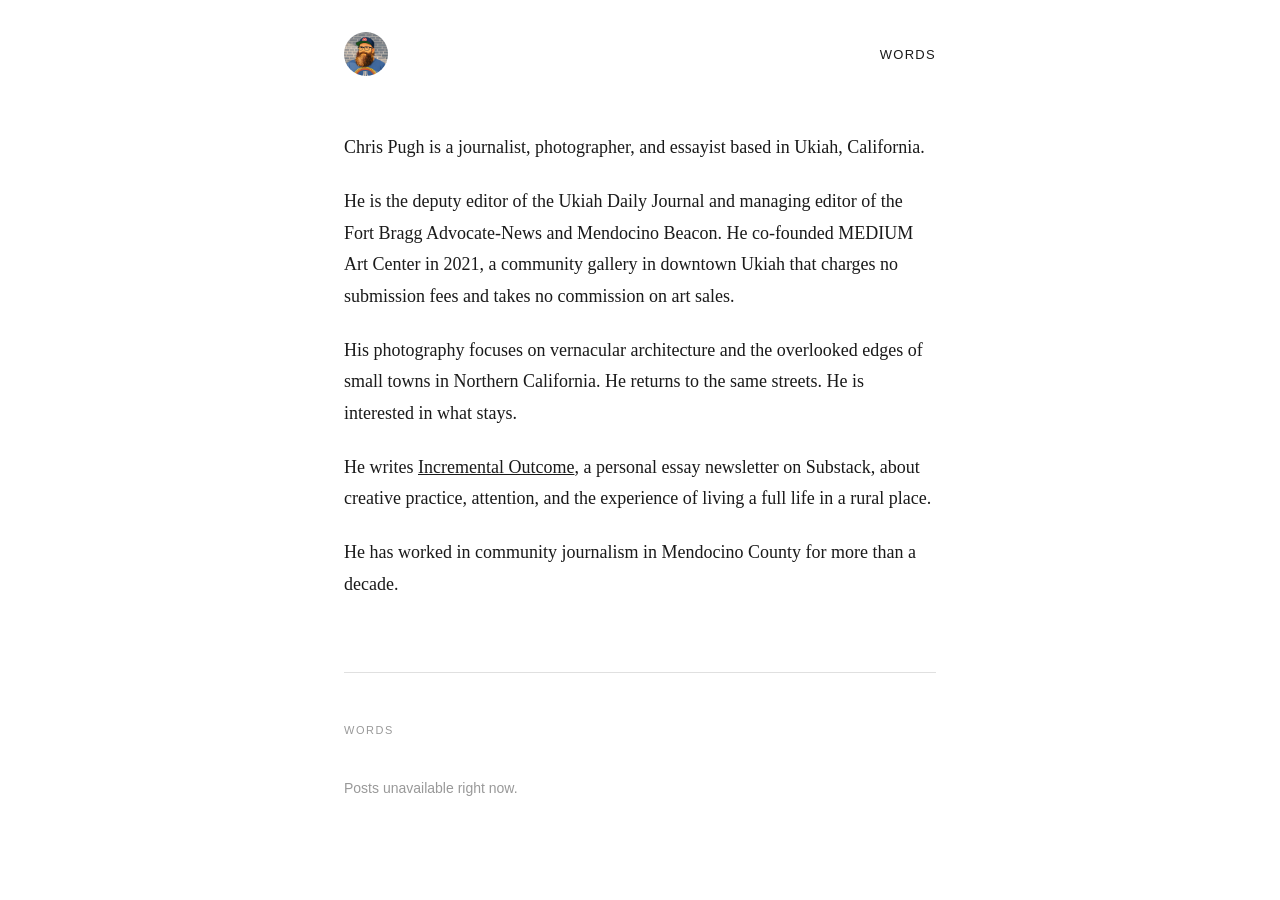
==== index.html @ 4d063456 "Initial site build Plain HTML/CSS/JS personal site with bio and Substack Words feed.  Co-Authored-By" ====
<!DOCTYPE html>
<html lang="en">
<head>
  <meta charset="UTF-8">
  <meta name="viewport" content="width=device-width, initial-scale=1.0">
  <title>Chris Pugh</title>
  <link rel="stylesheet" href="style.css">
</head>
<body>
  <div class="container">
    <header>
      <a href="/" class="logo">
        <img src="assets/chrispugh_avatar.jpg" alt="Chris Pugh">
      </a>
      <nav>
        <a href="#words">Words</a>
      </nav>
    </header>

    <main>
      <section class="bio">
        <p>Chris Pugh is a journalist, photographer, and essayist based in Ukiah, California.</p>
        <p>He is the deputy editor of the Ukiah Daily Journal and managing editor of the Fort Bragg Advocate-News and Mendocino Beacon. He co-founded MEDIUM Art Center in 2021, a community gallery in downtown Ukiah that charges no submission fees and takes no commission on art sales.</p>
        <p>His photography focuses on vernacular architecture and the overlooked edges of small towns in Northern California. He returns to the same streets. He is interested in what stays.</p>
        <p>He writes <a href="https://chrispugh.substack.com" target="_blank" rel="noopener noreferrer">Incremental Outcome</a>, a personal essay newsletter on Substack, about creative practice, attention, and the experience of living a full life in a rural place.</p>
        <p>He has worked in community journalism in Mendocino County for more than a decade.</p>
      </section>

      <section id="words">
        <h2>Words</h2>
        <div id="posts"></div>
      </section>
    </main>
  </div>

  <script src="words.js"></script>
</body>
</html>
---- style.css ----
*, *::before, *::after {
  box-sizing: border-box;
  margin: 0;
  padding: 0;
}

body {
  font-family: Georgia, 'Times New Roman', serif;
  color: #1a1a1a;
  background: #fff;
  line-height: 1.75;
  font-size: 18px;
}

.container {
  max-width: 640px;
  margin: 0 auto;
  padding: 0 24px;
}

header {
  display: flex;
  align-items: center;
  justify-content: space-between;
  padding: 32px 0;
}

.logo img {
  width: 44px;
  height: 44px;
  border-radius: 50%;
  display: block;
  object-fit: cover;
}

nav a {
  font-family: -apple-system, BlinkMacSystemFont, 'Segoe UI', sans-serif;
  font-size: 13px;
  font-weight: 500;
  text-transform: uppercase;
  letter-spacing: 0.1em;
  color: #1a1a1a;
  text-decoration: none;
}

nav a:hover {
  text-decoration: underline;
}

main {
  padding-bottom: 96px;
}

.bio {
  padding-top: 24px;
}

.bio p {
  margin-bottom: 1.25em;
}

.bio p:last-child {
  margin-bottom: 0;
}

.bio a {
  color: #1a1a1a;
}

.bio a:hover {
  text-decoration: none;
}

#words {
  margin-top: 72px;
  padding-top: 48px;
  border-top: 1px solid #e0e0e0;
}

#words h2 {
  font-family: -apple-system, BlinkMacSystemFont, 'Segoe UI', sans-serif;
  font-size: 11px;
  font-weight: 500;
  text-transform: uppercase;
  letter-spacing: 0.14em;
  color: #999;
  margin-bottom: 36px;
}

.post {
  margin-bottom: 36px;
}

.post-title {
  font-size: 18px;
  line-height: 1.4;
}

.post-title a {
  color: #1a1a1a;
  text-decoration: none;
}

.post-title a:hover {
  text-decoration: underline;
}

.post-date {
  font-family: -apple-system, BlinkMacSystemFont, 'Segoe UI', sans-serif;
  font-size: 13px;
  color: #999;
  margin-top: 4px;
}

.post-excerpt {
  font-size: 15px;
  color: #555;
  margin-top: 8px;
  line-height: 1.6;
}

#posts-error {
  font-family: -apple-system, BlinkMacSystemFont, 'Segoe UI', sans-serif;
  font-size: 14px;
  color: #999;
}
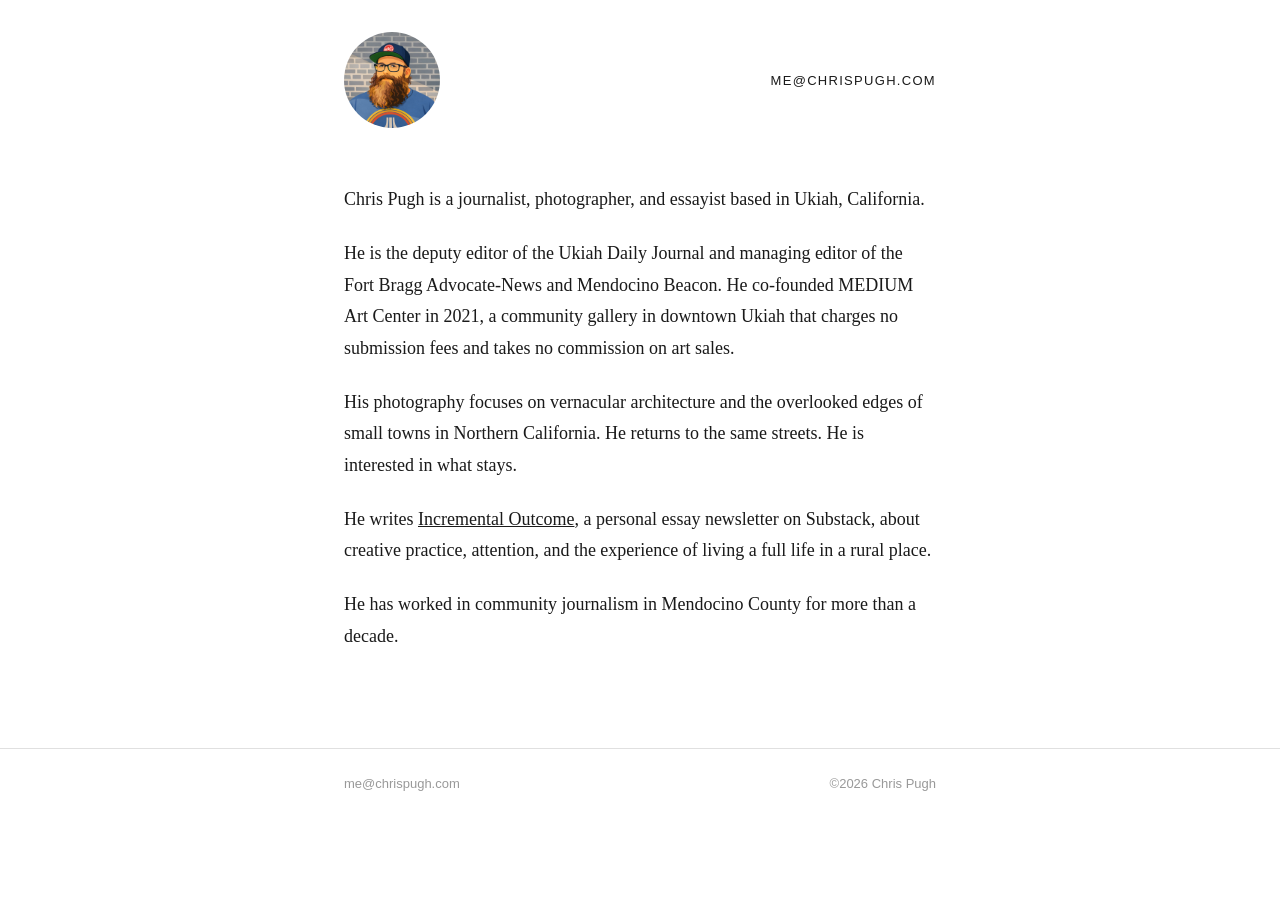
==== commit 39551338: "Replace Words nav with email, add footer, hide Substack section Co-Authored-By: Claude Sonnet 4.6 <n" ====
--- a/index.html
+++ b/index.html
@@ -13,7 +13,7 @@
         <img src="assets/chrispugh_avatar.jpg" alt="Chris Pugh">
       </a>
       <nav>
-        <a href="#words">Words</a>
+        <a href="mailto:me@chrispugh.com">me@chrispugh.com</a>
       </nav>
     </header>
 
@@ -26,12 +26,21 @@
         <p>He has worked in community journalism in Mendocino County for more than a decade.</p>
       </section>
 
+      <!-- words section hidden
       <section id="words">
         <h2>Words</h2>
         <div id="posts"></div>
       </section>
+      -->
     </main>
   </div>
+
+  <footer>
+    <div class="container">
+      <a href="mailto:me@chrispugh.com">me@chrispugh.com</a>
+      <span>&#169;2026 Chris Pugh</span>
+    </div>
+  </footer>
 
   <script src="words.js"></script>
 </body>
--- a/style.css
+++ b/style.css
@@ -26,8 +26,8 @@
 }
 
 .logo img {
-  width: 44px;
-  height: 44px;
+  width: 96px;
+  height: 96px;
   border-radius: 50%;
   display: block;
   object-fit: cover;
@@ -119,6 +119,29 @@
   line-height: 1.6;
 }
 
+footer {
+  border-top: 1px solid #e0e0e0;
+  padding: 24px 0 48px;
+}
+
+footer .container {
+  display: flex;
+  justify-content: space-between;
+  align-items: center;
+  font-family: -apple-system, BlinkMacSystemFont, 'Segoe UI', sans-serif;
+  font-size: 13px;
+  color: #999;
+}
+
+footer a {
+  color: #999;
+  text-decoration: none;
+}
+
+footer a:hover {
+  text-decoration: underline;
+}
+
 #posts-error {
   font-family: -apple-system, BlinkMacSystemFont, 'Segoe UI', sans-serif;
   font-size: 14px;
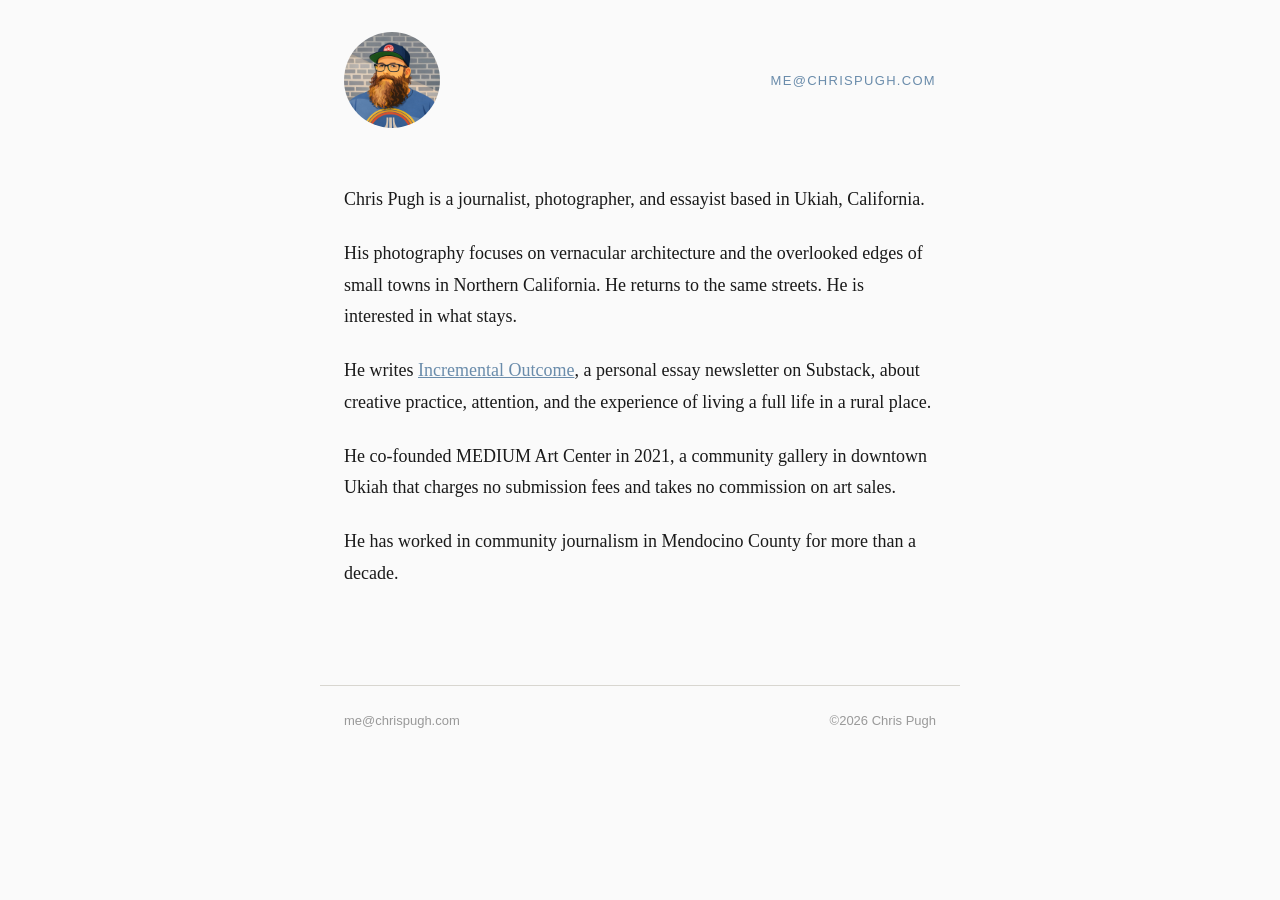
==== commit 00e95bf2: "Update bio order and background color to #fafafa Co-Authored-By: Claude Sonnet 4.6 <noreply@anthropi" ====
--- a/index.html
+++ b/index.html
@@ -20,9 +20,9 @@
     <main>
       <section class="bio">
         <p>Chris Pugh is a journalist, photographer, and essayist based in Ukiah, California.</p>
-        <p>He is the deputy editor of the Ukiah Daily Journal and managing editor of the Fort Bragg Advocate-News and Mendocino Beacon. He co-founded MEDIUM Art Center in 2021, a community gallery in downtown Ukiah that charges no submission fees and takes no commission on art sales.</p>
         <p>His photography focuses on vernacular architecture and the overlooked edges of small towns in Northern California. He returns to the same streets. He is interested in what stays.</p>
         <p>He writes <a href="https://chrispugh.substack.com" target="_blank" rel="noopener noreferrer">Incremental Outcome</a>, a personal essay newsletter on Substack, about creative practice, attention, and the experience of living a full life in a rural place.</p>
+        <p>He co-founded MEDIUM Art Center in 2021, a community gallery in downtown Ukiah that charges no submission fees and takes no commission on art sales.</p>
         <p>He has worked in community journalism in Mendocino County for more than a decade.</p>
       </section>
 
--- a/style.css
+++ b/style.css
@@ -7,7 +7,7 @@
 body {
   font-family: Georgia, 'Times New Roman', serif;
   color: #1a1a1a;
-  background: #fff;
+  background: #fafafa;
   line-height: 1.75;
   font-size: 18px;
 }
@@ -39,12 +39,13 @@
   font-weight: 500;
   text-transform: uppercase;
   letter-spacing: 0.1em;
-  color: #1a1a1a;
+  color: #6a8cab;
   text-decoration: none;
 }
 
 nav a:hover {
-  text-decoration: underline;
+  color: #c25348;
+  text-decoration: none;
 }
 
 main {
@@ -64,17 +65,18 @@
 }
 
 .bio a {
-  color: #1a1a1a;
+  color: #6a8cab;
 }
 
 .bio a:hover {
+  color: #c25348;
   text-decoration: none;
 }
 
 #words {
   margin-top: 72px;
   padding-top: 48px;
-  border-top: 1px solid #e0e0e0;
+  border-top: 1px solid #d8d6d0;
 }
 
 #words h2 {
@@ -102,7 +104,8 @@
 }
 
 .post-title a:hover {
-  text-decoration: underline;
+  color: #6a8cab;
+  text-decoration: none;
 }
 
 .post-date {
@@ -120,11 +123,12 @@
 }
 
 footer {
-  border-top: 1px solid #e0e0e0;
-  padding: 24px 0 48px;
+  padding: 0 0 48px;
 }
 
 footer .container {
+  border-top: 1px solid #d8d6d0;
+  padding-top: 24px;
   display: flex;
   justify-content: space-between;
   align-items: center;
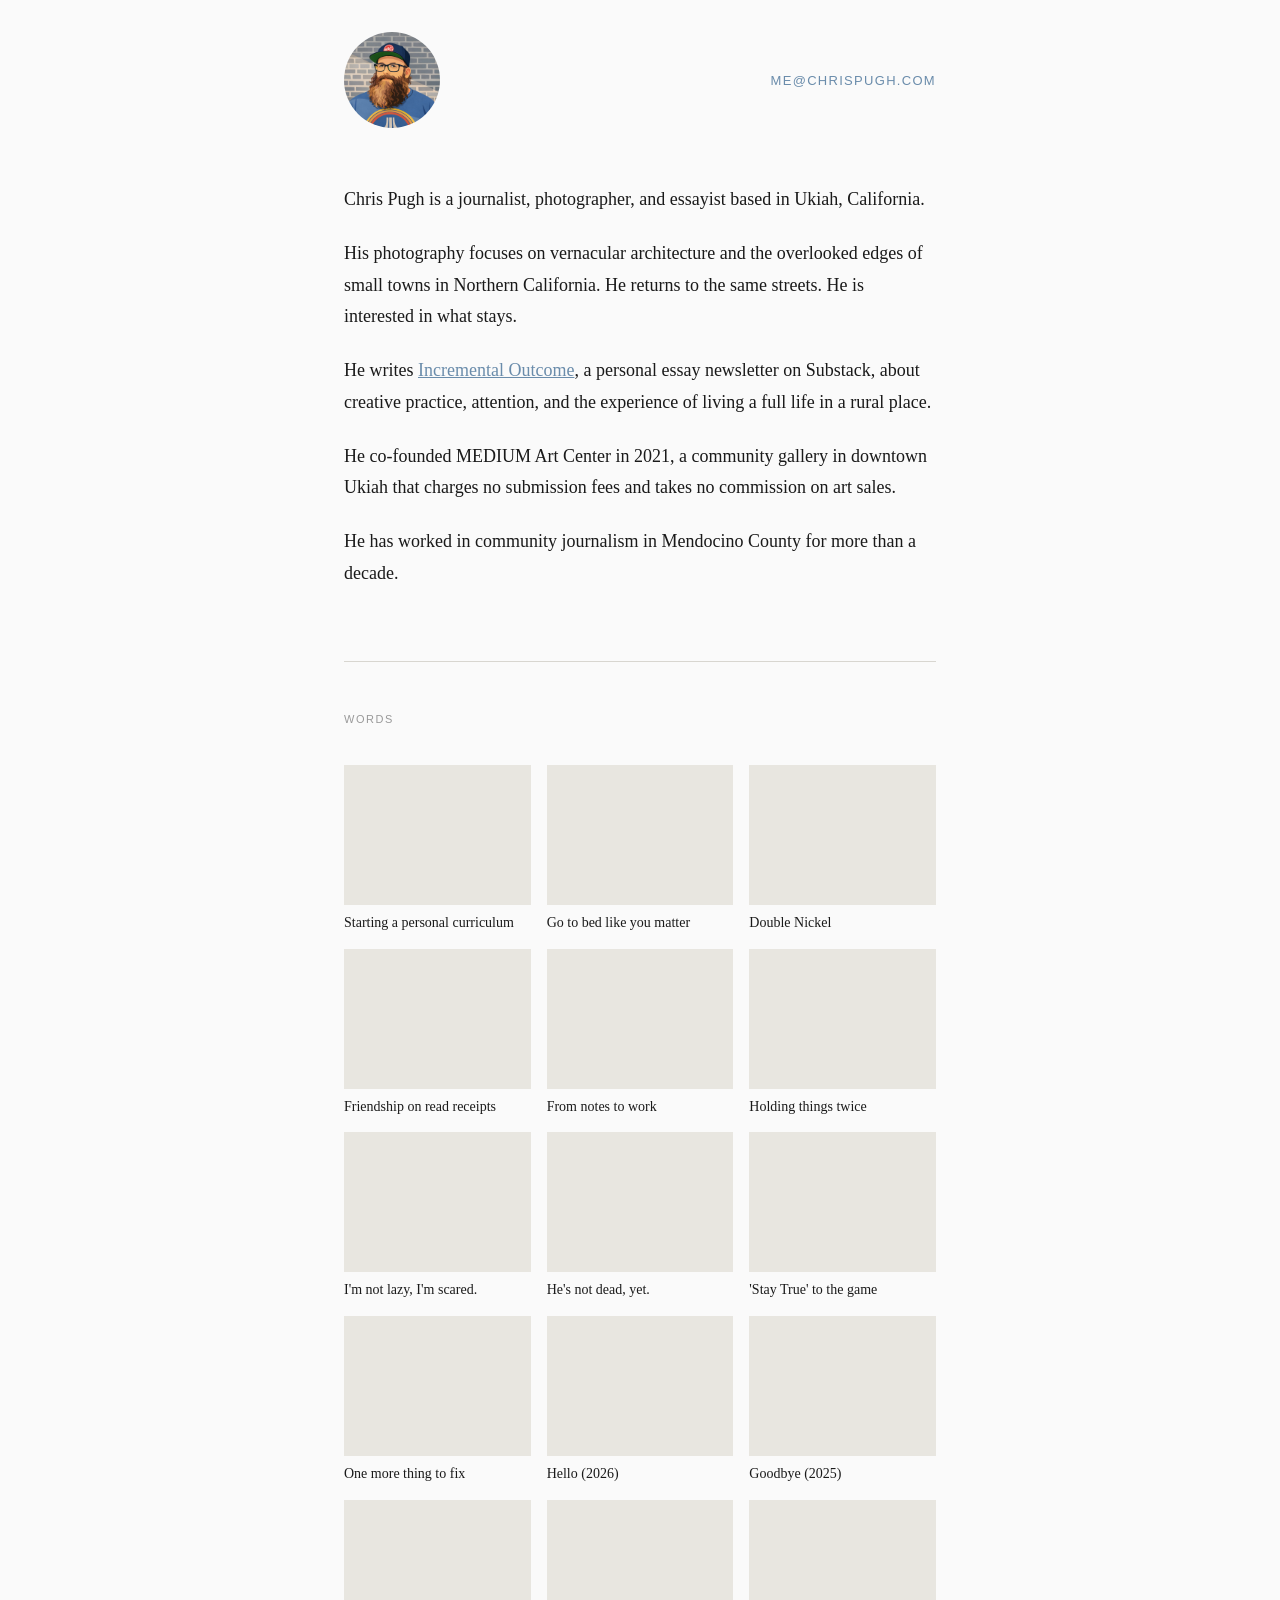
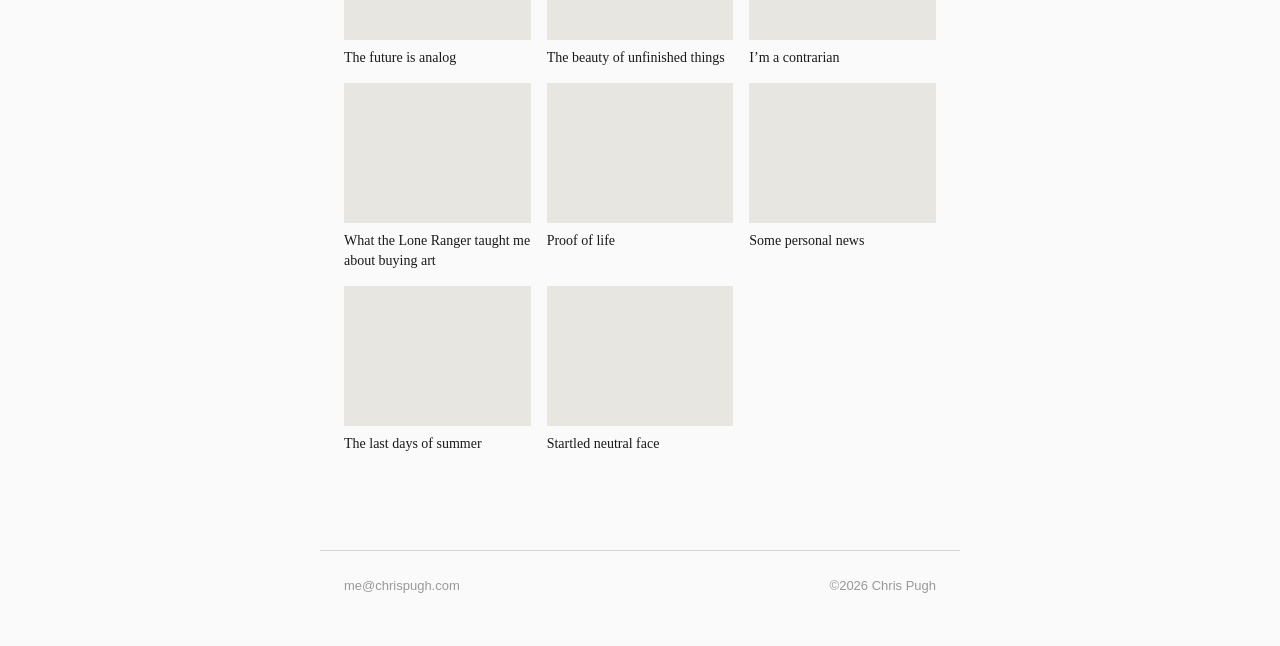
==== commit ce95917d: "Add Words section with thumbnail grid Restore Words section with 3-column thumbnail grid layout. Upd" ====
--- a/index.html
+++ b/index.html
@@ -26,12 +26,10 @@
         <p>He has worked in community journalism in Mendocino County for more than a decade.</p>
       </section>
 
-      <!-- words section hidden
       <section id="words">
         <h2>Words</h2>
         <div id="posts"></div>
       </section>
-      -->
     </main>
   </div>
 
--- a/style.css
+++ b/style.css
@@ -89,37 +89,40 @@
   margin-bottom: 36px;
 }
 
-.post {
-  margin-bottom: 36px;
+#posts {
+  display: grid;
+  grid-template-columns: repeat(3, 1fr);
+  gap: 16px;
 }
 
-.post-title {
-  font-size: 18px;
-  line-height: 1.4;
+.post-thumb {
+  display: block;
+  text-decoration: none;
+  color: inherit;
 }
 
-.post-title a {
-  color: #1a1a1a;
-  text-decoration: none;
+.post-thumb-img {
+  aspect-ratio: 4 / 3;
+  background: #e8e6e0;
+  overflow: hidden;
+  margin-bottom: 8px;
 }
 
-.post-title a:hover {
-  color: #6a8cab;
-  text-decoration: none;
+.post-thumb-img img {
+  width: 100%;
+  height: 100%;
+  object-fit: cover;
+  display: block;
 }
 
-.post-date {
-  font-family: -apple-system, BlinkMacSystemFont, 'Segoe UI', sans-serif;
-  font-size: 13px;
-  color: #999;
-  margin-top: 4px;
+.post-thumb-title {
+  font-size: 14px;
+  line-height: 1.4;
+  color: #1a1a1a;
 }
 
-.post-excerpt {
-  font-size: 15px;
-  color: #555;
-  margin-top: 8px;
-  line-height: 1.6;
+.post-thumb:hover .post-thumb-title {
+  color: #6a8cab;
 }
 
 footer {
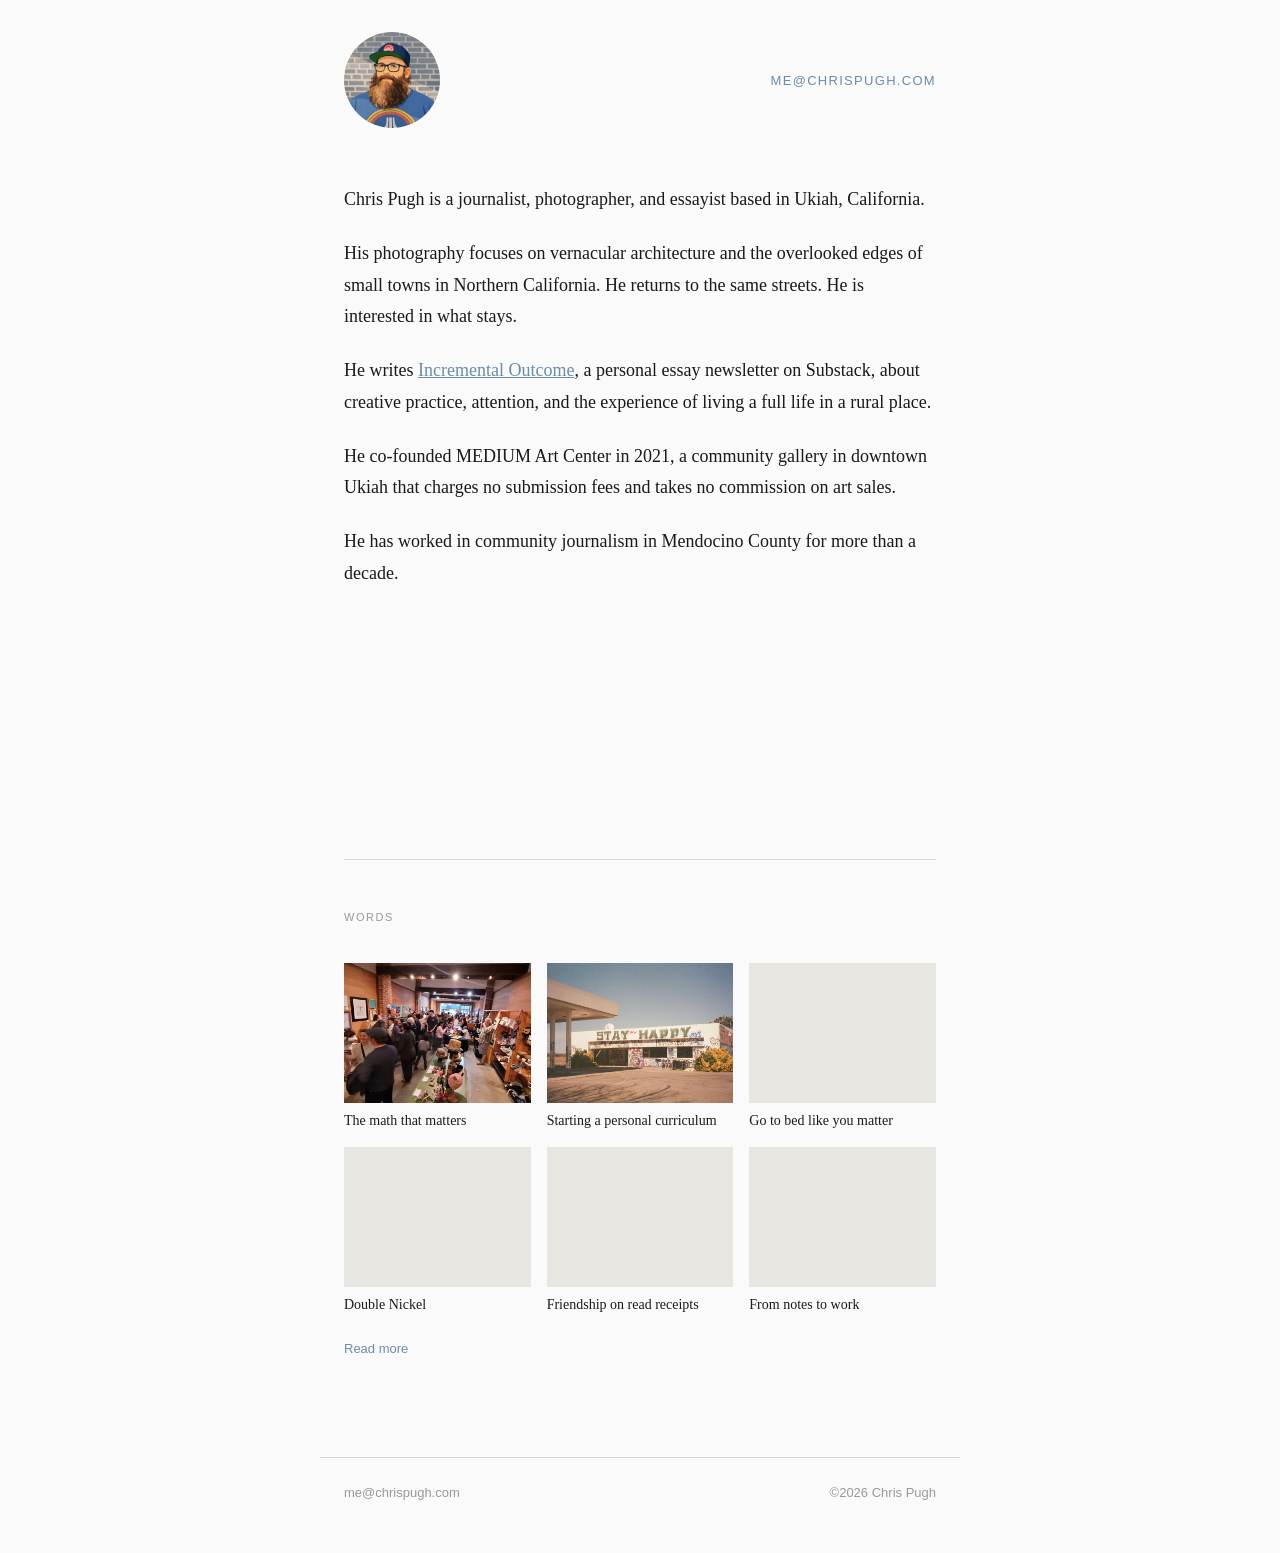
==== commit ef64b6af: "Add Substack subscribe embed between bio and Words section Co-Authored-By: Claude Sonnet 4.6 <norepl" ====
--- a/index.html
+++ b/index.html
@@ -26,6 +26,10 @@
         <p>He has worked in community journalism in Mendocino County for more than a decade.</p>
       </section>
 
+      <section class="subscribe">
+        <iframe src="https://chrispugh.substack.com/embed" width="480" height="150" style="border:none; background:transparent;" frameborder="0" scrolling="no"></iframe>
+      </section>
+
       <section id="words">
         <h2>Words</h2>
         <div id="posts"></div>
--- a/style.css
+++ b/style.css
@@ -73,6 +73,16 @@
   text-decoration: none;
 }
 
+.subscribe {
+  margin-top: 48px;
+  display: flex;
+  justify-content: center;
+}
+
+.subscribe iframe {
+  max-width: 100%;
+}
+
 #words {
   margin-top: 72px;
   padding-top: 48px;
@@ -125,6 +135,22 @@
   color: #6a8cab;
 }
 
+.posts-more {
+  grid-column: 1 / -1;
+  font-family: -apple-system, BlinkMacSystemFont, 'Segoe UI', sans-serif;
+  font-size: 13px;
+  margin-top: 8px;
+}
+
+.posts-more a {
+  color: #6a8cab;
+  text-decoration: none;
+}
+
+.posts-more a:hover {
+  color: #c25348;
+}
+
 footer {
   padding: 0 0 48px;
 }
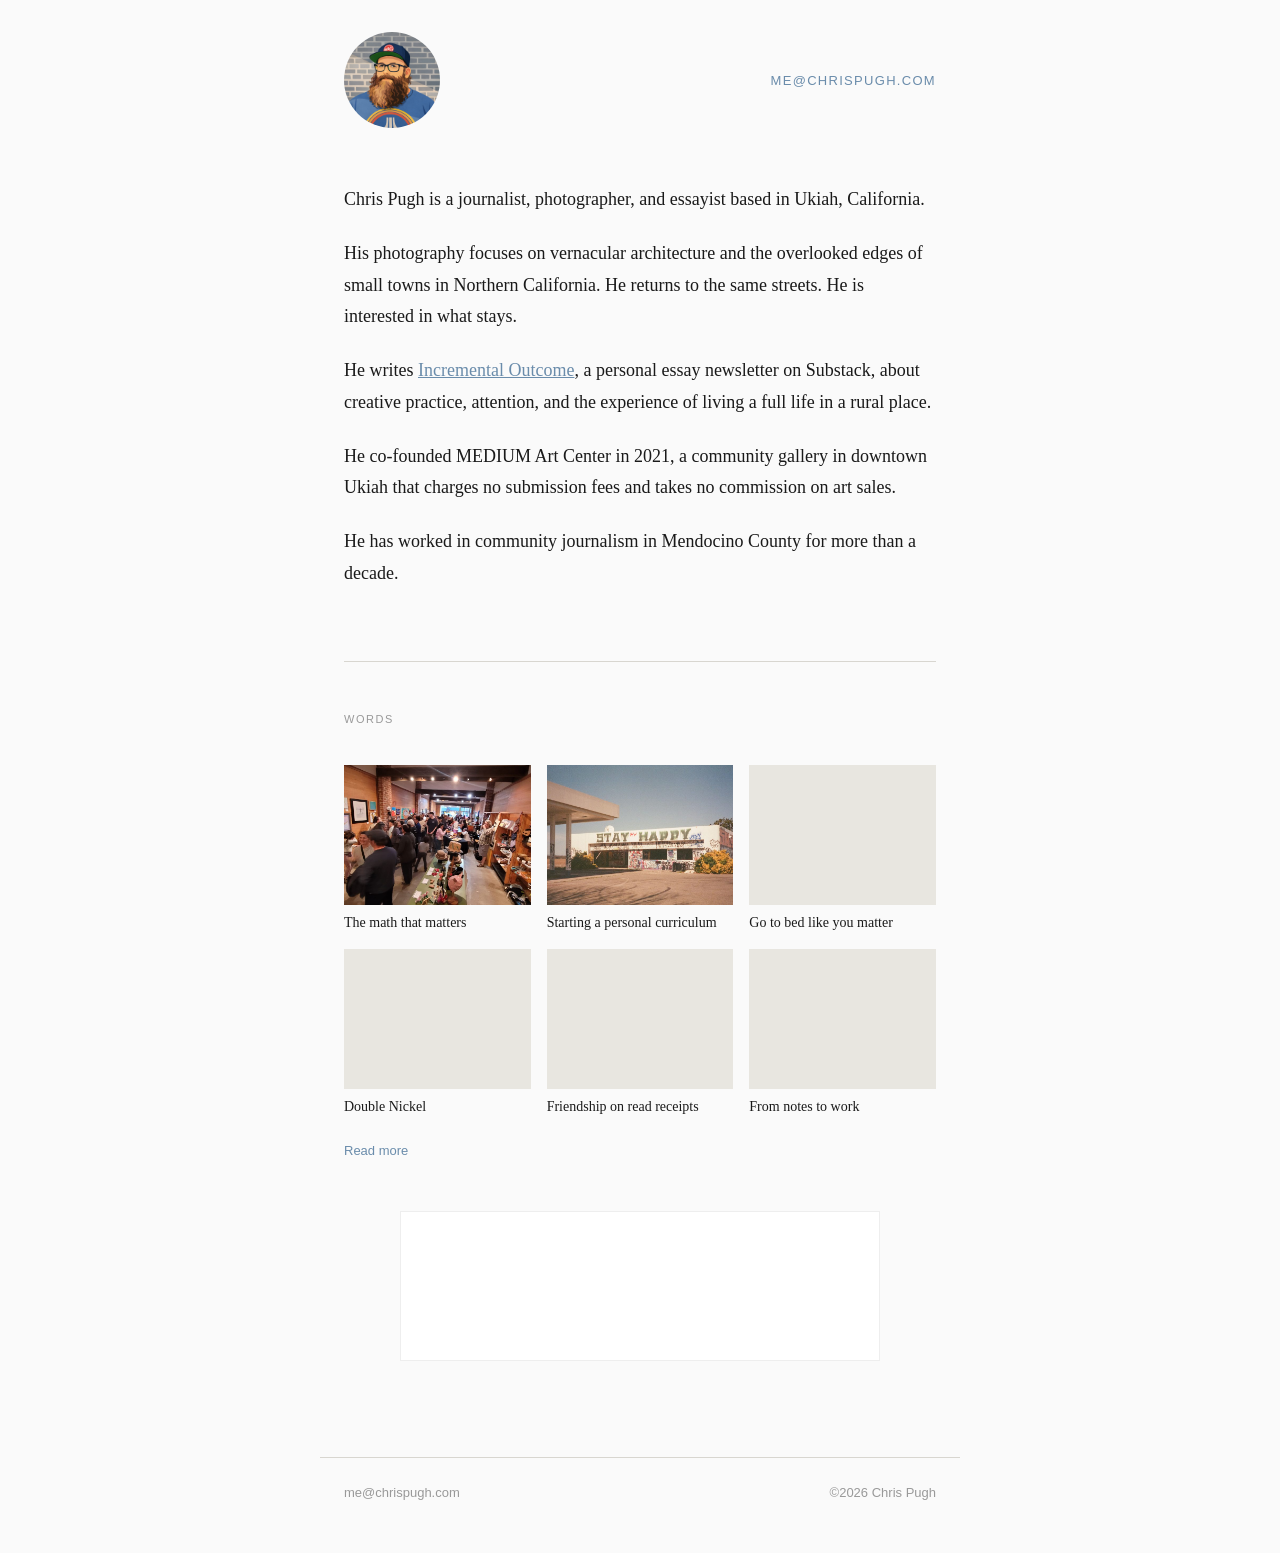
==== commit f23bbe9c: "Move subscribe embed below thumbnails, update iframe src Co-Authored-By: Claude Sonnet 4.6 <noreply@" ====
--- a/index.html
+++ b/index.html
@@ -26,13 +26,13 @@
         <p>He has worked in community journalism in Mendocino County for more than a decade.</p>
       </section>
 
-      <section class="subscribe">
-        <iframe src="https://chrispugh.substack.com/embed" width="480" height="150" style="border:none; background:transparent;" frameborder="0" scrolling="no"></iframe>
-      </section>
-
       <section id="words">
         <h2>Words</h2>
         <div id="posts"></div>
+      </section>
+
+      <section class="subscribe">
+        <iframe src="https://www.chrispugh.me/embed" width="480" height="150" style="border: 1px solid #EEE; background: white" frameborder="0" scrolling="no"></iframe>
       </section>
     </main>
   </div>
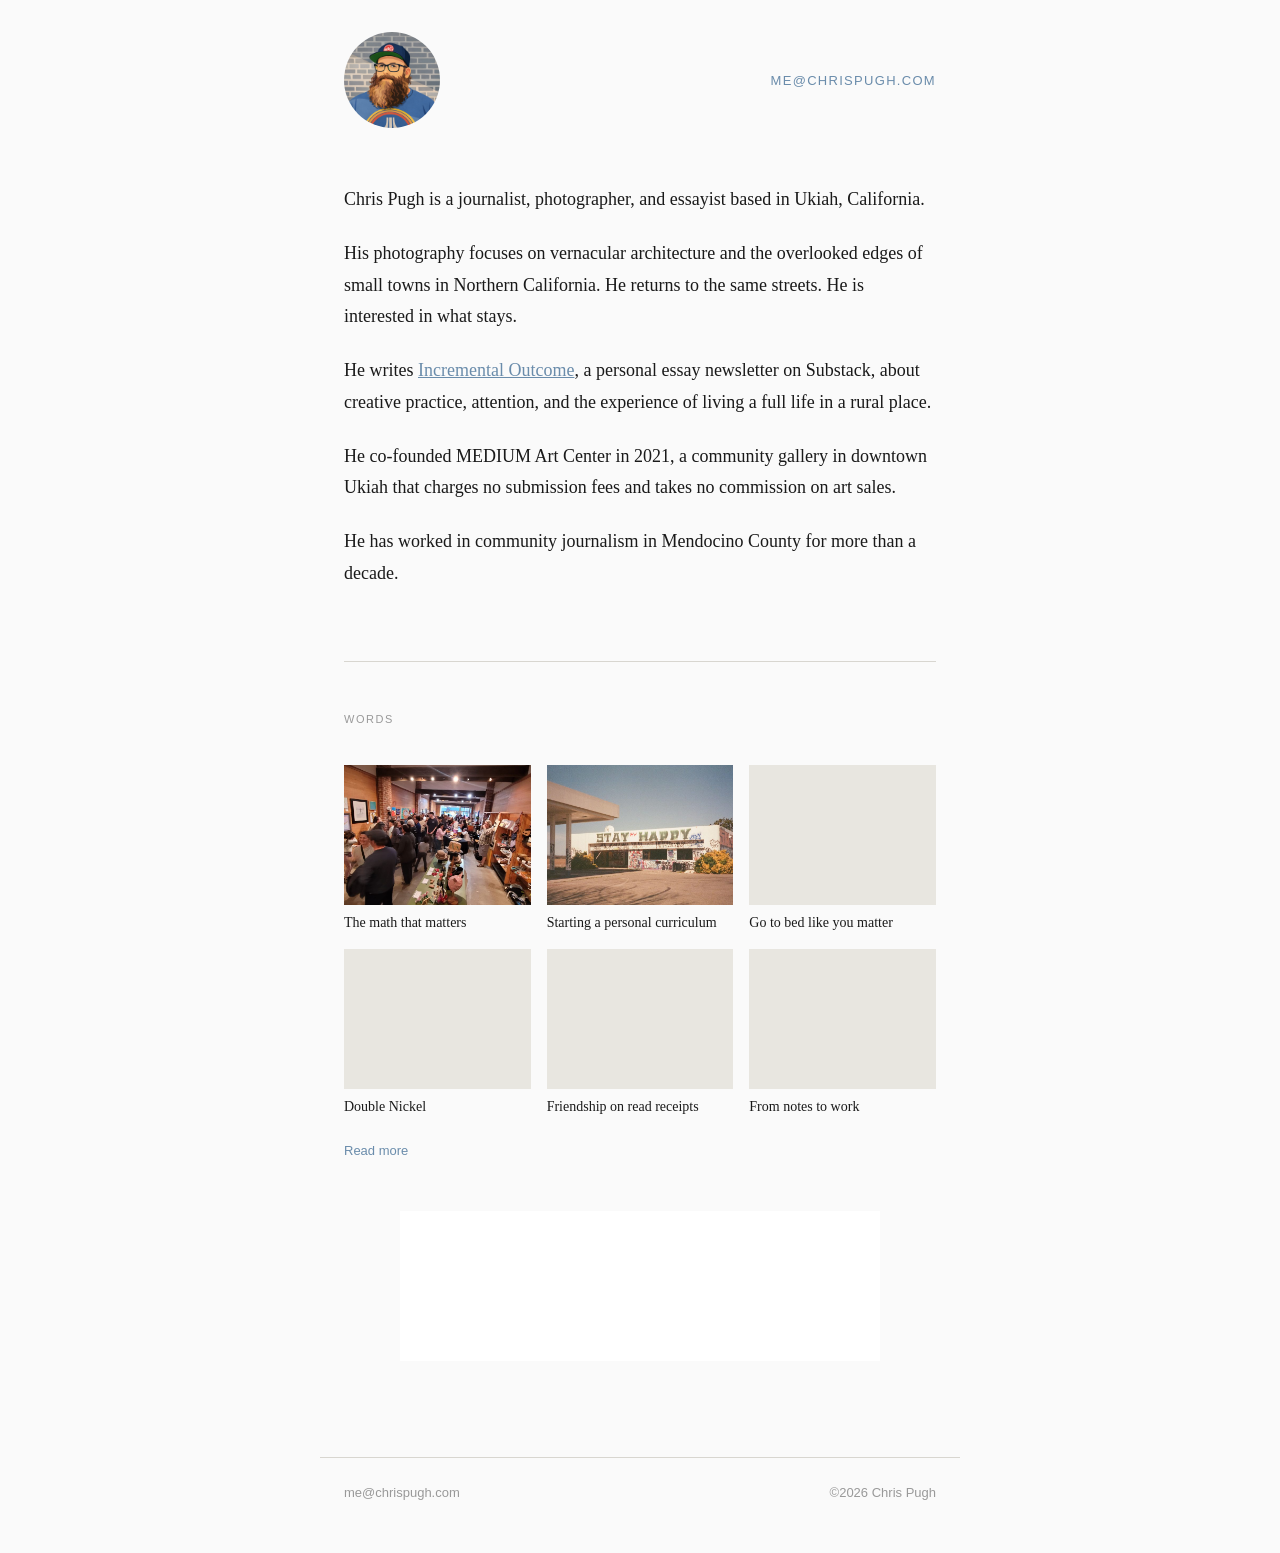
==== commit 24ffd9df: "Remove border from subscribe iframe Co-Authored-By: Claude Sonnet 4.6 <noreply@anthropic.com>" ====
--- a/index.html
+++ b/index.html
@@ -32,7 +32,7 @@
       </section>
 
       <section class="subscribe">
-        <iframe src="https://www.chrispugh.me/embed" width="480" height="150" style="border: 1px solid #EEE; background: white" frameborder="0" scrolling="no"></iframe>
+        <iframe src="https://www.chrispugh.me/embed" width="480" height="150" style="border: 0; background: white" frameborder="0" scrolling="no"></iframe>
       </section>
     </main>
   </div>
